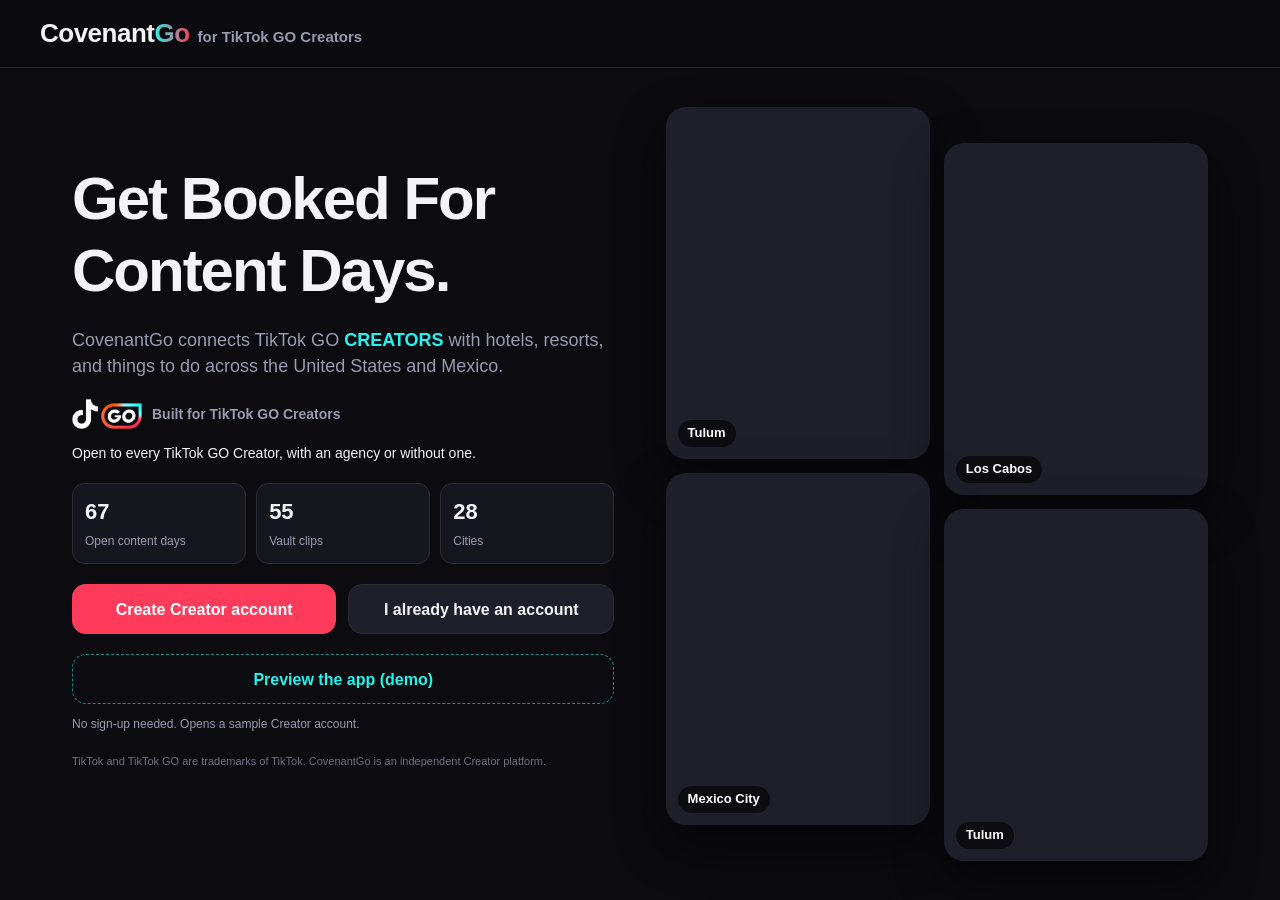
==== index.html @ bf3b5d7c "TikTok GO wordmark above search; photos and polished cards for MVP demo - Official full-color TikTok" ====
<!doctype html>
<html lang="en">
<head>
  <meta charset="utf-8" />
  <meta name="viewport" content="width=device-width, initial-scale=1, viewport-fit=cover" />
  <title>CovenantGo</title>
  <meta name="description" content="CovenantGo connects Creators with TikTok GO hospitality partners for content days." />
  <meta name="theme-color" content="#0b0b10" />

  <!-- iPhone "Add to Home Screen" support -->
  <meta name="apple-mobile-web-app-capable" content="yes" />
  <meta name="mobile-web-app-capable" content="yes" />
  <meta name="apple-mobile-web-app-status-bar-style" content="black-translucent" />
  <meta name="apple-mobile-web-app-title" content="CovenantGo" />
  <link rel="apple-touch-icon" href="icons/icon-180.png" />
  <link rel="icon" type="image/svg+xml" href="icons/icon.svg" />
  <link rel="manifest" href="manifest.webmanifest" />

  <link rel="stylesheet" href="css/styles.css?v=22" />
  <script>
    // Apply the saved Light/Dark choice before the page draws (avoids a flash).
    (function () {
      var t = 'dark';
      try { t = localStorage.getItem('cg_theme') || 'dark'; } catch (e) {}
      document.documentElement.setAttribute('data-theme', t);
    })();
  </script>
</head>
<body>
  <header class="app-header">
    <a class="brand" id="brand" href="#/discover" aria-label="CovenantGo for TikTok GO Creators, home"></a>
  </header>
  <aside id="adbar" class="adbar" aria-label="Sponsored" hidden></aside>
  <div id="app" aria-live="polite"></div>

  <nav id="tabbar" class="tabbar" hidden>
    <a href="#/discover" data-tab="discover" title="Discover" aria-label="Discover">
      <svg viewBox="0 0 24 24" aria-hidden="true"><circle cx="11" cy="11" r="7"/><path d="m20 20-3.5-3.5"/></svg>
      <span>Discover</span>
    </a>
    <a href="#/my-days" data-tab="my-days" title="Saved" aria-label="Saved">
      <svg viewBox="0 0 24 24" aria-hidden="true"><rect x="3" y="5" width="18" height="16" rx="2"/><path d="M3 10h18M8 3v4M16 3v4"/></svg>
      <span>Saved</span>
    </a>
    <a href="#/rewards" data-tab="rewards" title="Rewards" aria-label="Rewards">
      <svg viewBox="0 0 24 24" aria-hidden="true"><path d="M8 21h8M12 17v4M7 4h10v5a5 5 0 0 1-10 0V4z"/><path d="M17 5h3v2a3 3 0 0 1-3 3M7 5H4v2a3 3 0 0 0 3 3"/></svg>
      <span>Rewards</span>
    </a>
    <a href="#/profile" data-tab="profile" title="Profile" aria-label="Profile">
      <svg viewBox="0 0 24 24" aria-hidden="true"><circle cx="12" cy="8" r="4"/><path d="M4 21c1.5-4 4.5-6 8-6s6.5 2 8 6"/></svg>
      <span>Profile</span>
    </a>
  </nav>

  <script type="module" src="js/app.js?v=22"></script>
</body>
</html>
---- css/styles.css ----
:root {
  --bg: #0b0b10;
  --surface: #16161f;
  --surface-2: #1f1f2b;
  --border: #2b2b3a;
  --text: #f4f4f8;
  --muted: #9a9ab0;
  --pink: #ff3b5c;
  --cyan: #25f4ee;
  --ok: #5cff9d;
  --warn: #ffb547;
  --radius: 16px;
  --safe-top: env(safe-area-inset-top, 0px);
  --safe-bottom: env(safe-area-inset-bottom, 0px);
  --border-strong: var(--border-strong);
  --header-bg: rgba(11,11,16,.92);
  --reward-bg: #2a1f05;
  color-scheme: dark;
}

/* Light theme: chosen in Profile → Appearance, or "Match device" on a light-mode device */
:root[data-theme="light"] {
  --bg: #f5f5f8;
  --surface: #ffffff;
  --surface-2: #eceef3;
  --border: #dfe1e8;
  --border-strong: #c4c7d2;
  --text: #14141b;
  --muted: #5e6173;
  --pink: #e8264a;
  --cyan: #0a8a87;
  --ok: #138a4b;
  --warn: #a86400;
  --header-bg: rgba(255,255,255,.9);
  --reward-bg: #fff3dc;
  color-scheme: light;
}
@media (prefers-color-scheme: light) {
  :root[data-theme="system"] {
  --bg: #f5f5f8;
  --surface: #ffffff;
  --surface-2: #eceef3;
  --border: #dfe1e8;
  --border-strong: #c4c7d2;
  --text: #14141b;
  --muted: #5e6173;
  --pink: #e8264a;
  --cyan: #0a8a87;
  --ok: #138a4b;
  --warn: #a86400;
  --header-bg: rgba(255,255,255,.9);
  --reward-bg: #fff3dc;
  color-scheme: light;
  }
}

/* TikTok GO mark: white-lettering version on dark, black-lettering on light.
   Marks sitting on photos/dark pills always use the white version. */
.mark-light { display: none !important; }
:root[data-theme="light"] .mark-dark { display: none !important; }
:root[data-theme="light"] .mark-light { display: block !important; }
@media (prefers-color-scheme: light) {
  :root[data-theme="system"] .mark-dark { display: none !important; }
  :root[data-theme="system"] .mark-light { display: block !important; }
}
:root[data-theme] .pill .mark-dark { display: block !important; }
:root[data-theme] .pill .mark-light { display: none !important; }

* { box-sizing: border-box; -webkit-tap-highlight-color: transparent; }
[hidden] { display: none !important; }
html, body { margin: 0; background: var(--bg); color: var(--text); }
body {
  font: 16px/1.45 -apple-system, BlinkMacSystemFont, "SF Pro Text", "Segoe UI", Roboto, sans-serif;
  min-height: 100dvh;
  overflow-x: hidden;
}
a { color: var(--cyan); text-decoration: none; }
h1, h2, h3 { margin: 0; line-height: 1.2; }
button, input, select, textarea { font: inherit; color: inherit; }

#app {
  max-width: 560px;
  margin: 0 auto;
  padding: 16px 16px calc(var(--safe-bottom) + 96px);
}

/* ---------- Shared header (every page) ---------- */
.app-header {
  position: sticky; top: 0; z-index: 20;
  padding: calc(var(--safe-top) + 10px) 16px 10px;
  background: var(--header-bg); backdrop-filter: blur(14px); -webkit-backdrop-filter: blur(14px);
  border-bottom: 1px solid var(--border);
}
.brand { display: flex; flex-wrap: wrap; align-items: baseline; column-gap: 8px; max-width: 528px; margin: 0 auto; color: var(--text); }
.brand .logo { font-size: 22px; }
.brand .logo-img { height: 30px; align-self: center; }
.brand-tag { font-size: 14px; font-weight: 600; color: var(--muted); white-space: nowrap; }

/* ---------- Sponsored ad carousel (under the header) ---------- */
.adbar { max-width: 560px; margin: 0 auto; padding: 12px 16px 0; }
.adbar[hidden] { display: none; }
.ad-track {
  display: grid; grid-auto-flow: column; grid-auto-columns: 100%; column-gap: 12px;
  overflow-x: auto; scroll-snap-type: x mandatory; scrollbar-width: none; border-radius: 16px;
}
.ad-track::-webkit-scrollbar { display: none; }
.ad-slide { scroll-snap-align: start; min-width: 0; }
.ad {
  display: grid; grid-template-columns: 104px minmax(0, 1fr); height: 112px; overflow: hidden;
  color: var(--text); background: var(--surface); border: 1px solid var(--border); border-radius: 16px;
}
.ad-img { background: var(--surface-2) center / cover no-repeat; }
.ad-copy { display: flex; flex-direction: column; justify-content: center; gap: 2px; padding: 10px 12px; min-width: 0; }
.ad-label { font-size: 10px; font-weight: 700; letter-spacing: .08em; text-transform: uppercase; color: var(--warn); white-space: nowrap; overflow: hidden; text-overflow: ellipsis; }
.ad-headline { font-size: 15px; line-height: 1.2; white-space: nowrap; overflow: hidden; text-overflow: ellipsis; }
.ad-body {
  font-size: 12.5px; line-height: 1.3; color: var(--muted);
  display: -webkit-box; -webkit-line-clamp: 2; -webkit-box-orient: vertical; overflow: hidden;
}
.ad-cta { font-size: 12.5px; font-weight: 700; color: var(--cyan); margin-top: 2px; white-space: nowrap; overflow: hidden; text-overflow: ellipsis; }
.ad.house { border-style: dashed; background: linear-gradient(135deg, color-mix(in srgb, var(--cyan) 12%, var(--surface)), color-mix(in srgb, var(--pink) 12%, var(--surface))); }
.house-art { display: grid; place-items: center; background: linear-gradient(135deg, var(--cyan), var(--pink)); }
.house-art span { font-weight: 900; font-size: 22px; letter-spacing: .05em; color: #0b0b10; }
.ad.house .ad-label { color: var(--cyan); }
.ad.house .ad-cta { color: var(--text); }
.ad-dots { display: flex; justify-content: center; gap: 6px; padding: 8px 0 0; }
.ad-dots button { width: 6px; height: 6px; padding: 0; border: 0; border-radius: 999px; background: var(--border); cursor: pointer; transition: width .2s ease, background .2s ease; }
.ad-dots button.active { width: 18px; background: var(--text); }

/* ---------- Brand ---------- */
.logo { font-weight: 800; font-size: 28px; letter-spacing: -0.5px; }
.logo .go {
  background: linear-gradient(90deg, var(--cyan), var(--pink));
  -webkit-background-clip: text; background-clip: text; color: transparent;
}
.logo-img { display: block; height: 40px; width: auto; max-width: 70%; }
.hero-logo.logo-img { height: 72px; }
.accent { color: var(--cyan); }

/* ---------- TikTok GO brand marks ---------- */
.built-for { display: flex; align-items: center; gap: 10px; color: var(--muted); font-size: 14px; font-weight: 600; }
.built-for img { height: 30px; width: auto; }
.go-mark { height: 16px; width: auto; display: block; }
.pill.go { display: inline-flex; align-items: center; gap: 6px; padding: 5px 10px; }
.go-inline { display: inline-flex; align-items: center; gap: 6px; flex-wrap: wrap; }
.go-inline .go-mark { height: 15px; }
.trademark { font-size: 11px !important; color: var(--muted); opacity: .7; text-align: center; }

/* ---------- Welcome ---------- */
.hero { min-height: 74dvh; display: flex; flex-direction: column; justify-content: center; gap: 20px; }
/* Phone: title stays on one line, sized to the screen width (fitHeroTitle() fine-tunes). */
.hero h1 { font-size: calc((100vw - 32px) / 14.4); letter-spacing: -0.5px; white-space: nowrap; }
.hero p { color: var(--muted); font-size: 18px; margin: 0; }
.hero-stats { display: grid; grid-template-columns: repeat(3, 1fr); gap: 10px; }
.hero-stats div { background: var(--surface); border: 1px solid var(--border); border-radius: 12px; padding: 12px; }
.hero-stats b { display: block; font-size: 22px; }
.hero-stats span { color: var(--muted); font-size: 12px; }

/* ---------- Buttons & forms ---------- */
.btn {
  display: inline-flex; align-items: center; justify-content: center; gap: 8px;
  min-height: 50px; padding: 0 20px; border-radius: 14px; border: 0;
  font-weight: 700; cursor: pointer; width: 100%;
  background: var(--pink); color: #fff;
}
.btn.secondary { background: var(--surface-2); color: var(--text); border: 1px solid var(--border); }
.btn.ghost { background: transparent; color: var(--muted); min-height: 40px; }
.btn:disabled { opacity: .5; cursor: not-allowed; }
.stack { display: flex; flex-direction: column; gap: 12px; }

.field { display: flex; flex-direction: column; gap: 6px; }
.field label { font-size: 13px; color: var(--muted); font-weight: 600; }
.input, select.input, textarea.input {
  width: 100%; min-height: 48px; padding: 12px 14px; border-radius: 12px;
  background: var(--surface); border: 1px solid var(--border); outline: none;
  font-size: 16px; /* prevents iOS zoom on focus */
}
.input:focus { border-color: var(--cyan); }
select.input { appearance: none; background-image: linear-gradient(45deg, transparent 50%, var(--muted) 50%), linear-gradient(135deg, var(--muted) 50%, transparent 50%); background-position: calc(100% - 20px) 21px, calc(100% - 15px) 21px; background-size: 5px 5px; background-repeat: no-repeat; padding-right: 36px; }
.row { display: grid; grid-template-columns: 1fr 1fr; gap: 10px; }
.error { color: var(--pink); font-size: 14px; min-height: 1em; }
.section-title { font-size: 13px; text-transform: uppercase; letter-spacing: .08em; color: var(--muted); margin: 18px 0 8px; }

.platform-row {
  display: grid; grid-template-columns: 96px 1fr 92px; gap: 8px; align-items: center;
  background: var(--surface); border: 1px solid var(--border); border-radius: 12px; padding: 6px 6px 6px 12px;
}
.platform-row .name { font-weight: 600; font-size: 14px; }
.platform-row .input { min-height: 40px; padding: 8px 10px; background: var(--surface-2); }

/* ---------- Page header ---------- */
.page-head { display: flex; align-items: center; justify-content: space-between; margin-bottom: 14px; }
.page-head h1 { font-size: 26px; }
.back { display: inline-flex; align-items: center; gap: 6px; color: var(--muted); margin-bottom: 12px; font-weight: 600; }

/* ---------- Filters ---------- */
.search { position: relative; }
.search .input { padding-left: 42px; }
.search svg { position: absolute; left: 14px; top: 14px; width: 20px; height: 20px; stroke: var(--muted); fill: none; stroke-width: 2; }
.filters { display: grid; grid-template-columns: repeat(3, minmax(0, 1fr)); gap: 8px; margin: 10px 0; }
.chips { display: flex; gap: 8px; overflow-x: auto; padding: 4px 0 8px; scrollbar-width: none; }
.chips::-webkit-scrollbar { display: none; }
.chip {
  flex: none; padding: 8px 14px; border-radius: 999px; border: 1px solid var(--border);
  background: var(--surface); color: var(--muted); font-size: 14px; font-weight: 600; cursor: pointer;
}
.chip.active { background: var(--text); color: var(--bg); border-color: var(--text); }
.result-count { color: var(--muted); font-size: 13px; margin: 6px 0 10px; display: flex; justify-content: space-between; }
.result-count button { background: none; border: 0; color: var(--cyan); padding: 0; cursor: pointer; font-size: 13px; }

/* ---------- Cards ---------- */
.cards { display: flex; flex-direction: column; gap: 12px; }
.card {
  display: block; color: inherit; background: var(--surface); border: 1px solid var(--border);
  border-radius: var(--radius); overflow: hidden;
}
.card-banner {
  height: 92px; position: relative; padding: 12px;
  display: flex; align-items: flex-start; justify-content: space-between;
}
.card-banner .date-badge {
  background: rgba(0,0,0,.55); backdrop-filter: blur(6px); border-radius: 10px;
  padding: 6px 10px; text-align: center; line-height: 1.1;
}
.date-badge b { display: block; font-size: 20px; }
.date-badge span { font-size: 11px; text-transform: uppercase; letter-spacing: .06em; }
.pill { font-size: 12px; font-weight: 700; padding: 4px 10px; border-radius: 999px; background: rgba(0,0,0,.55); }
.pill { color: #fff; }
.pill.go { color: #25f4ee; }
.pill.featured { background: #ffb547; color: #1a1205; letter-spacing: .02em; }
.pill-stack { display: flex; flex-direction: column; align-items: flex-end; gap: 6px; }

/* Featured (paid) listings show a partner photo and a taller banner */
.card-banner.has-photo, .detail-banner.has-photo { background-size: cover; background-position: center; }
.card-banner.has-photo { height: 150px; }
.detail-banner.has-photo { height: 240px; }
.card-body { padding: 12px 14px 14px; }
.card-body h3 { font-size: 17px; margin-bottom: 2px; }
.card-meta { color: var(--muted); font-size: 14px; }
.card-foot { display: flex; justify-content: space-between; align-items: center; margin-top: 10px; font-size: 13px; }
.spots { font-weight: 700; }
.spots.low { color: var(--warn); }
.spots.full { color: var(--pink); }
.icons { display: flex; gap: 4px; }
.icons span { font-size: 11px; font-weight: 700; padding: 3px 7px; border-radius: 6px; background: var(--surface-2); color: var(--muted); }


/* ---------- Expedia-style search (Discover) ---------- */
.cat-tabs { display: flex; gap: 4px; border-bottom: 1px solid var(--border); margin-bottom: 14px; overflow-x: auto; scrollbar-width: none; }
.cat-tabs::-webkit-scrollbar { display: none; }
.cat-tabs button {
  flex: 1 0 auto; display: flex; flex-direction: column; align-items: center; gap: 4px;
  padding: 8px 12px 10px; border: 0; background: none; color: var(--muted); font-weight: 700; font-size: 13px;
  border-bottom: 3px solid transparent; margin-bottom: -1px; cursor: pointer; white-space: nowrap;
}
.cat-tabs svg { width: 24px; height: 24px; fill: none; stroke: currentColor; stroke-width: 1.8; stroke-linecap: round; stroke-linejoin: round; }
.cat-tabs button.active { color: var(--text); border-bottom-color: var(--pink); }
.cat-tabs button.active svg { stroke: var(--pink); }

.search-card {
  display: grid; gap: 10px; padding: 12px; margin: 4px 0 14px;
  background: var(--surface); border: 1px solid var(--border); border-radius: 18px;
  box-shadow: 0 8px 24px rgba(0,0,0,.18);
}
.sfield {
  position: relative; display: grid; grid-template-columns: 22px minmax(0, 1fr) auto; grid-template-rows: auto auto;
  column-gap: 10px; align-items: center; padding: 8px 12px; min-height: 58px;
  border: 1px solid var(--border); border-radius: 12px; background: var(--bg);
}
.sfield:focus-within { border-color: var(--cyan); box-shadow: 0 0 0 1px var(--cyan); }
.sfield > svg { grid-row: 1 / 3; width: 22px; height: 22px; fill: none; stroke: var(--muted); stroke-width: 1.8; stroke-linecap: round; stroke-linejoin: round; }
.sfield label { grid-column: 2; font-size: 12px; font-weight: 600; color: var(--muted); line-height: 1.2; }
.sfield input, .sfield select {
  grid-column: 2; width: 100%; border: 0; outline: none; background: none; padding: 2px 0 0;
  font-size: 16px; font-weight: 600; color: var(--text); appearance: none; -webkit-appearance: none; min-width: 0;
}
.sfield select { cursor: pointer; }
.sfield input::placeholder { color: var(--muted); font-weight: 500; }
.sfield-clear { grid-column: 3; grid-row: 1 / 3; width: 28px; height: 28px; border-radius: 50%; border: 0; background: var(--surface-2); color: var(--muted); font-size: 18px; line-height: 1; cursor: pointer; }
.search-btn { min-height: 52px; gap: 8px; }
.search-btn svg { width: 20px; height: 20px; fill: none; stroke: currentColor; stroke-width: 2.4; stroke-linecap: round; }

.suggest {
  position: absolute; z-index: 30; left: -1px; right: -1px; top: calc(100% + 6px); margin: 0; padding: 6px; list-style: none;
  background: var(--surface); border: 1px solid var(--border); border-radius: 14px; box-shadow: 0 16px 40px rgba(0,0,0,.35);
  max-height: 340px; overflow-y: auto;
}
.suggest li[data-i] { display: flex; gap: 10px; align-items: center; padding: 9px 10px; border-radius: 10px; cursor: pointer; }
.suggest li[data-i]:hover, .suggest li.hl { background: var(--surface-2); }
.suggest b { display: block; font-size: 15px; }
.suggest small { display: block; font-size: 12.5px; color: var(--muted); }
.suggest-icon { flex: none; width: 34px; height: 34px; border-radius: 10px; background: var(--surface-2); display: grid; place-items: center; }
.suggest-icon svg { width: 18px; height: 18px; fill: none; stroke: var(--muted); stroke-width: 1.8; stroke-linecap: round; stroke-linejoin: round; }
.suggest-head { padding: 8px 10px 4px; font-size: 12px; font-weight: 700; text-transform: uppercase; letter-spacing: .06em; color: var(--muted); }

/* ---------- Content Days / Footage Vault switch ---------- */
.segmented {
  display: grid; grid-template-columns: 1fr 1fr; gap: 4px; padding: 4px; margin-bottom: 12px;
  background: var(--surface); border: 1px solid var(--border); border-radius: 14px;
}
.segmented a { text-align: center; padding: 10px 6px; border-radius: 10px; color: var(--muted); font-weight: 700; font-size: 15px; }
.segmented a.active { background: var(--text); color: var(--bg); }
.mode-intro { color: var(--muted); font-size: 14px; margin: 0 0 12px; }

/* ---------- Footage Vault ---------- */
.clip-grid { display: grid; grid-template-columns: repeat(2, minmax(0, 1fr)); gap: 12px; }
.clip { display: block; color: inherit; }
.clip-thumb, .clip-hero {
  position: relative; aspect-ratio: 9 / 16; border-radius: 14px; overflow: hidden;
  background: var(--surface-2) center / cover no-repeat;
}
.clip-hero { max-width: 340px; margin: 0 auto 14px; border-radius: var(--radius); }
.clip-thumb::after, .clip-hero::after {
  content: ""; position: absolute; inset: 0; background: linear-gradient(180deg, rgba(0,0,0,.25), transparent 30%, transparent 65%, rgba(0,0,0,.6));
}
.clip-badge, .clip-duration {
  position: absolute; z-index: 1; font-size: 11px; font-weight: 700; padding: 3px 8px; border-radius: 999px; background: rgba(0,0,0,.6);
}
.clip-badge { top: 8px; left: 8px; }
.clip-duration { bottom: 8px; right: 8px; }
.clip-play {
  position: absolute; z-index: 1; inset: 0; margin: auto; width: 42px; height: 42px; border-radius: 50%;
  background: rgba(255,255,255,.22); backdrop-filter: blur(6px); display: grid; place-items: center;
}
.clip-play.big { width: 64px; height: 64px; }
.clip-play svg { width: 55%; height: 55%; fill: #fff; margin-left: 8%; }
.clip-body { padding: 8px 2px 0; }
.clip-body h3 { font-size: 15px; margin-bottom: 2px; }
.clip-body .card-meta { font-size: 13px; }
.clip-title { font-size: 24px; margin-bottom: 4px; }
.notice.usage { display: flex; align-items: center; gap: 10px; color: var(--text); }
.notice.usage .go-mark { flex: none; }

/* ---------- Sign-up extras ---------- */
.optional { font-weight: 500; color: var(--muted); text-transform: none; letter-spacing: 0; }
.check { display: flex; gap: 10px; align-items: flex-start; font-size: 14px; color: var(--muted); padding: 4px 2px; }
.check input { width: 20px; height: 20px; margin: 1px 0 0; accent-color: var(--pink); flex: none; }
.open-to-all { font-size: 14px !important; color: var(--text) !important; margin: -6px 0 0 !important; }
.recruit-card {
  margin-top: 12px; padding: 14px; border-radius: 14px;
  background: linear-gradient(135deg, color-mix(in srgb, var(--cyan) 18%, var(--surface)), color-mix(in srgb, var(--pink) 18%, var(--surface)));
  border: 1px solid var(--border);
}
.recruit-card p { margin: 4px 0 0; font-size: 14px; color: var(--muted); }

/* ---------- Rewards ---------- */
.reward-card {
  display: flex; flex-direction: column; gap: 8px; color: inherit; padding: 16px; border-radius: var(--radius);
  background: linear-gradient(135deg, var(--reward-bg), var(--surface) 60%); border: 1px solid color-mix(in srgb, var(--warn) 45%, var(--border));
}
.reward-head { display: flex; gap: 12px; align-items: center; }
.reward-head b { font-size: 17px; }
.trophy { font-size: 30px; line-height: 1; }
.goal { display: flex; justify-content: space-between; font-size: 14px; margin-top: 4px; }
.bar { height: 8px; border-radius: 999px; background: var(--surface-2); overflow: hidden; }
.bar span { display: block; height: 100%; border-radius: inherit; background: linear-gradient(90deg, var(--warn), var(--pink)); }
.link-form { display: flex; flex-direction: column; gap: 6px; margin-top: 4px; }
.link-form label { font-size: 13px; color: var(--muted); font-weight: 600; }
.link-row { display: grid; grid-template-columns: 1fr auto; gap: 8px; }
.link-row .btn { width: auto; min-height: 48px; padding: 0 16px; }
.list.links a { display: block; font-size: 13px; overflow-wrap: anywhere; margin-top: 4px; }

/* ---------- Detail ---------- */
.detail-banner { height: 170px; border-radius: var(--radius); padding: 16px; display: flex; flex-direction: column; justify-content: flex-end; margin-bottom: 16px; }
.detail-banner h1 { font-size: 26px; text-shadow: 0 2px 12px rgba(0,0,0,.5); }
.detail-banner p { margin: 4px 0 0; font-weight: 600; text-shadow: 0 2px 12px rgba(0,0,0,.5); }
.facts { display: grid; grid-template-columns: repeat(2, 1fr); gap: 8px; }
.fact { background: var(--surface); border: 1px solid var(--border); border-radius: 12px; padding: 10px 12px; }
.fact span { display: block; font-size: 12px; color: var(--muted); }
.fact b { font-size: 16px; }
.list { margin: 0; padding: 0; list-style: none; display: flex; flex-direction: column; gap: 6px; }
.list li { background: var(--surface); border: 1px solid var(--border); border-radius: 10px; padding: 10px 12px; font-size: 15px; }
.sticky-cta {
  position: fixed; left: 0; right: 0; bottom: calc(var(--safe-bottom) + 66px);
  padding: 10px 16px; background: linear-gradient(transparent, var(--bg) 35%);
}
.sticky-cta > div { max-width: 528px; margin: 0 auto; }
.notice { background: var(--surface-2); border: 1px solid var(--border); border-radius: 12px; padding: 12px; font-size: 14px; color: var(--muted); }
.notice.ok { border-color: color-mix(in srgb, var(--ok) 40%, transparent); color: var(--ok); }

/* ---------- Profile ---------- */
.profile-head { display: flex; gap: 14px; align-items: center; margin-bottom: 8px; }
.avatar {
  width: 64px; height: 64px; border-radius: 50%; display: grid; place-items: center;
  font-weight: 800; font-size: 24px; background: linear-gradient(135deg, var(--cyan), var(--pink)); color: #0b0b10;
}
.empty { text-align: center; color: var(--muted); padding: 40px 12px; }
.empty .btn { margin-top: 16px; }
.status { font-size: 12px; font-weight: 700; padding: 3px 9px; border-radius: 999px; background: var(--surface-2); color: var(--warn); text-transform: capitalize; }
.demo-banner { font-size: 12px; color: var(--muted); text-align: center; margin-top: 24px; }

/* ---------- Tab bar ---------- */
.tabbar {
  position: fixed; left: 0; right: 0; bottom: 0; z-index: 10;
  display: flex; justify-content: space-around;
  padding: 8px 8px calc(var(--safe-bottom) + 8px);
  background: var(--header-bg); backdrop-filter: blur(14px);
  border-top: 1px solid var(--border);
}
.tabbar[hidden] { display: none; }
.tabbar a { flex: 1; display: flex; flex-direction: column; align-items: center; gap: 2px; color: var(--muted); font-size: 11px; font-weight: 600; padding: 4px 0; }
.tabbar svg { width: 24px; height: 24px; fill: none; stroke: currentColor; stroke-width: 2; stroke-linecap: round; stroke-linejoin: round; }
.tabbar a.active { color: var(--text); }
.tabbar a.active svg { stroke: var(--pink); }

.loading { color: var(--muted); text-align: center; padding: 40px 0; }

/* ---------- Layout wrappers (phone: simple stack, same order as before) ---------- */
.hero-copy { display: flex; flex-direction: column; gap: 20px; }
.hero-art { display: none; }
.d-side .facts + .sticky-cta { margin-top: 0; }
.btn.demo { background: transparent; color: var(--cyan); border: 1px dashed color-mix(in srgb, var(--cyan) 55%, transparent); }
.demo-note { font-size: 12px !important; color: var(--muted); text-align: center; margin: -8px 0 0 !important; }

/* =====================================================================
   Desktop / laptop (760px and up, covers Windows display scaling). The phone layout above is untouched.
   ===================================================================== */
@media (min-width: 760px) {
  #app { max-width: 1200px; padding: 28px 32px 64px; }
  #app[data-layout="narrow"] { max-width: 600px; }
  #app[data-layout="medium"] { max-width: 780px; }

  /* Header: brand left, tab bar becomes a top menu on the right */
  .app-header { height: 68px; padding: 0 32px; display: flex; align-items: center; }
  .brand { max-width: 1200px; width: 100%; }
  .brand .logo { font-size: 26px; }
  .brand-tag { font-size: 15px; }
  .tabbar {
    top: 0; bottom: auto; left: auto; height: 68px; z-index: 21;
    right: max(32px, calc((100vw - 1200px) / 2));
    padding: 0; gap: 4px; align-items: center;
    background: transparent; backdrop-filter: none; border-top: 0;
  }
  .tabbar a { flex: none; flex-direction: row; gap: 8px; font-size: 15px; padding: 10px 14px; border-radius: 10px; }
  .tabbar a:hover { background: var(--surface); color: var(--text); }
  .tabbar a.active { background: var(--surface-2); }
  .tabbar svg { width: 20px; height: 20px; }

  /* Search card: one row, like Expedia */
  .cat-tabs { justify-content: flex-start; }
  .cat-tabs button { flex: none; flex-direction: row; gap: 8px; font-size: 15px; padding: 10px 18px 12px; }
  .search-card { grid-template-columns: minmax(0, 2fr) minmax(0, 1fr) minmax(0, 1.2fr) auto; align-items: stretch; padding: 10px; }
  .search-card.is-vault { grid-template-columns: minmax(0, 1fr) auto; }
  .search-btn { width: auto; padding: 0 28px; min-height: 0; }

  /* Sponsored carousel: two ads visible, matches page width */
  .adbar { max-width: 1200px; padding: 20px 32px 0; }
  body[data-layout="narrow"] .adbar { max-width: 600px; }
  body[data-layout="medium"] .adbar { max-width: 780px; }
  .ad-track { grid-auto-columns: calc(50% - 8px); column-gap: 16px; }
  body[data-layout="narrow"] .ad-track { grid-auto-columns: 100%; }
  .ad { grid-template-columns: 170px minmax(0, 1fr); height: 140px; transition: border-color .15s ease, transform .15s ease; }
  a.ad:hover { border-color: var(--border-strong); transform: translateY(-2px); }
  .ad-copy { padding: 14px 18px; gap: 4px; }
  .ad-label { font-size: 11px; }
  .ad-headline { font-size: 18px; }
  .ad-body, .ad-cta { font-size: 14px; }

  /* Hover affordances (mouse) */
  .card, .clip-thumb, .reward-card { transition: transform .15s ease, border-color .15s ease, box-shadow .15s ease; }
  .card:hover { transform: translateY(-3px); border-color: var(--border-strong); box-shadow: 0 12px 30px rgba(0,0,0,.35); }
  .clip:hover .clip-thumb { transform: translateY(-3px); box-shadow: 0 12px 30px rgba(0,0,0,.4); }
  .btn { cursor: pointer; transition: filter .15s ease; }
  .btn:hover { filter: brightness(1.08); }
  .chip:hover:not(.active) { color: var(--text); border-color: var(--border-strong); }

  /* Welcome: copy left, partner photo collage right */
  .hero { min-height: calc(100dvh - 160px); display: grid; grid-template-columns: minmax(0, 1fr) minmax(0, 1fr); gap: clamp(28px, 4vw, 56px); align-items: center; }
  .hero h1 { font-size: clamp(42px, 5vw, 60px); letter-spacing: -2px; white-space: normal; }
  .hero-copy .stack { flex-direction: row; }
  .hero-copy .stack .btn { width: auto; flex: 1; }
  .trademark { text-align: left; }
  .demo-note { text-align: left; }
  .hero-art { display: grid; grid-template-columns: 1fr 1fr; gap: 14px; }
  .art-tile {
    position: relative; aspect-ratio: 3 / 4; border-radius: 20px; background: var(--surface-2) center / cover no-repeat;
    box-shadow: 0 20px 50px rgba(0,0,0,.45);
  }
  .art-tile:nth-child(even) { transform: translateY(36px); }
  .art-tile span {
    position: absolute; left: 12px; bottom: 12px; font-size: 13px; font-weight: 700;
    padding: 4px 10px; border-radius: 999px; background: rgba(0,0,0,.6);
  }

  /* Discover: one control row, then a responsive grid */
  .segmented { max-width: 440px; }
  .controls { display: grid; grid-template-columns: minmax(0, 1.2fr) minmax(0, 2fr); gap: 10px; align-items: center; margin-bottom: 4px; }
  .controls .filters { margin: 0; }
  .cards { display: grid; grid-template-columns: repeat(auto-fill, minmax(320px, 1fr)); gap: 18px; align-items: start; }
  .card-banner, .card-banner.has-photo { height: 160px; }
  .clip-grid { grid-template-columns: repeat(auto-fill, minmax(190px, 1fr)); gap: 18px; }
  .empty { grid-column: 1 / -1; }

  /* Detail pages: main column + sticky side panel */
  .detail {
    display: grid; grid-template-columns: minmax(0, 1fr) minmax(300px, 380px); gap: 28px;
    grid-template-areas: "banner side" "about side" "body side"; align-items: start;
  }
  .d-banner { grid-area: banner; }
  .d-side { grid-area: side; position: sticky; top: 92px; display: flex; flex-direction: column; gap: 14px; }
  .d-body { grid-area: body; }
  .d-about { grid-area: about; margin-top: 0; }
  .d-about .section-title { margin-top: 0; }
  .detail-banner { height: 320px; margin-bottom: 0; padding: 24px; }
  .detail-banner.has-photo { height: 380px; }
  .detail-banner h1 { font-size: 38px; }
  .sticky-cta { position: static; padding: 0; background: none; }
  .sticky-cta > div { max-width: none; }
  .d-body .section-title:first-child { margin-top: 0; }

  .clip-detail { grid-template-columns: 360px minmax(0, 1fr); grid-template-areas: "banner side" "banner body"; }
  .clip-detail .d-banner { position: sticky; top: 92px; }
  .clip-detail .d-side { position: static; }
  .clip-hero { max-width: none; margin: 0; }
  .clip-title { font-size: 32px; }

  /* Saved: requests as a grid too */
  .reward-card { max-width: 780px; }
}

/* Small laptops / scaled Windows displays: keep the top menu compact */
@media (min-width: 760px) and (max-width: 1023px) {
  #app { padding: 24px 24px 56px; }
  .adbar { padding: 16px 24px 0; }
  .ad { grid-template-columns: 130px minmax(0, 1fr); height: 128px; }
  .app-header { padding: 0 24px; }
  .tabbar { right: 24px; }
  .tabbar a { padding: 10px; }
  .tabbar a span { display: none; }   /* icons only; labels return at 1024px+ */
  .controls { grid-template-columns: 1fr; }
  .clip-detail { grid-template-columns: 300px minmax(0, 1fr); }
  .hero-copy .stack { flex-direction: column; }
  .search-card:not(.is-vault) { grid-template-columns: 1fr 1fr; }
  .search-card:not(.is-vault) .sfield.where, .search-card:not(.is-vault) .search-btn { grid-column: 1 / -1; }
  .search-card:not(.is-vault) .search-btn { min-height: 50px; }
  .hero-copy .stack .btn { width: 100%; }
}

/* Media areas (photos, colored banners) keep white text in both themes */
.card-banner, .detail-banner, .clip-thumb, .clip-hero, .art-tile { color: #fff; }

/* Appearance picker (Profile) */
.theme-picker { display: grid; grid-template-columns: repeat(3, 1fr); gap: 4px; padding: 4px; background: var(--surface); border: 1px solid var(--border); border-radius: 14px; }
.theme-picker button { border: 0; background: none; color: var(--muted); font-weight: 700; padding: 10px 6px; border-radius: 10px; cursor: pointer; }
.theme-picker button.active { background: var(--text); color: var(--bg); }

/* Followers filter + qualify badge */
.followers-row { align-items: center; }
.chips-label { flex: none; font-size: 12px; font-weight: 700; text-transform: uppercase; letter-spacing: .06em; color: var(--muted); padding-right: 2px; }
.qualify { font-size: 13px; font-weight: 700; }
.qualify.yes { color: var(--ok); }
.qualify.no { color: var(--muted); font-weight: 600; }
.city-other { margin-top: 8px; }

/* Content day: About the partner (first) and What you'll do */
.d-about { margin: 4px 0 6px; }
.partner-card { background: var(--surface); border: 1px solid var(--border); border-radius: var(--radius); padding: 14px; }
.partner-head { display: flex; gap: 12px; align-items: center; }
.partner-head b { font-size: 17px; }
.partner-avatar {
  flex: none; width: 56px; height: 56px; border-radius: 14px; display: grid; place-items: center;
  background-size: cover; background-position: center; color: #fff; font-weight: 800; font-size: 18px;
}
.partner-card p { margin: 10px 0 0; color: var(--muted); font-size: 15px; }
.do-list li { position: relative; padding-left: 40px; }
.do-list li::before {
  content: '✓'; position: absolute; left: 12px; top: 50%; transform: translateY(-50%);
  width: 20px; height: 20px; border-radius: 50%; display: grid; place-items: center;
  font-size: 12px; font-weight: 800; color: #fff; background: var(--pink);
}
.custom-note { margin: 8px 2px 0; font-size: 13px; color: var(--muted); font-style: italic; }

/* More TikTok GO branding */
.tt-title { display: flex; align-items: center; gap: 8px; }
.tt-title .go-mark { height: 16px; }
.tt-list li { display: flex; align-items: center; gap: 12px; }
.tt-list li .go-mark { flex: none; height: 18px; }
.clip-tt { position: absolute; z-index: 1; top: 8px; right: 8px; padding: 4px 7px; border-radius: 999px; background: rgba(0,0,0,.6); }
.clip-tt .go-mark { height: 13px; }
/* on the dark clip badge always use the white-lettering mark */
:root[data-theme] .clip-tt .mark-dark { display: block !important; }
:root[data-theme] .clip-tt .mark-light { display: none !important; }
.platform-row .name { display: flex; align-items: center; }
.platform-row .name .go-mark { height: 20px; }
.sr { position: absolute; width: 1px; height: 1px; overflow: hidden; clip: rect(0 0 0 0); white-space: nowrap; }
.goal .go-inline .go-mark { height: 14px; }
.link-form label.go-inline .go-mark { height: 14px; }

/* Colored TikTok GO wordmark above the search box.
   Official full-color file has black lettering, so it sits on a white badge
   to stay readable in dark mode (logo itself is unaltered). */
.search-brand { display: flex; justify-content: center; padding: 4px 0 12px; }
.wordmark-badge {
  display: inline-flex; align-items: center; padding: 10px 18px; border-radius: 14px;
  background: #fff; box-shadow: 0 6px 18px rgba(0,0,0,.25);
}
.wordmark-badge img { display: block; height: 30px; width: auto; }
:root[data-theme="light"] .wordmark-badge { box-shadow: 0 2px 10px rgba(0,0,0,.08); border: 1px solid var(--border); }
@media (min-width: 760px) {
  .search-brand { justify-content: flex-start; }
  .wordmark-badge img { height: 34px; }
}

/* ---------- Polished listing cards (MVP demo) ---------- */
.card-banner.has-photo { height: 176px; }
.card { transition: border-color .15s ease; }
.card.is-featured { border-color: color-mix(in srgb, #ffb547 55%, var(--border)); box-shadow: 0 0 0 1px color-mix(in srgb, #ffb547 30%, transparent); }
.banner-loc {
  position: absolute; left: 12px; bottom: 10px; font-size: 13px; font-weight: 700; color: #fff;
  text-shadow: 0 1px 8px rgba(0,0,0,.6); display: flex; align-items: center; gap: 4px;
}
.banner-loc::before { content: ''; width: 12px; height: 12px; background: currentColor; -webkit-mask: url("data:image/svg+xml,%3Csvg xmlns='http://www.w3.org/2000/svg' viewBox='0 0 24 24'%3E%3Cpath d='M12 2a7 7 0 0 0-7 7c0 5 7 13 7 13s7-8 7-13a7 7 0 0 0-7-7zm0 9.5A2.5 2.5 0 1 1 12 6.5a2.5 2.5 0 0 1 0 5z'/%3E%3C/svg%3E") center / contain no-repeat; mask: url("data:image/svg+xml,%3Csvg xmlns='http://www.w3.org/2000/svg' viewBox='0 0 24 24'%3E%3Cpath d='M12 2a7 7 0 0 0-7 7c0 5 7 13 7 13s7-8 7-13a7 7 0 0 0-7-7zm0 9.5A2.5 2.5 0 1 1 12 6.5a2.5 2.5 0 0 1 0 5z'/%3E%3C/svg%3E") center / contain no-repeat; }
.card-body { padding: 12px 14px 14px; }
.card-kicker { font-size: 11px; font-weight: 700; letter-spacing: .07em; text-transform: uppercase; color: var(--muted); margin-bottom: 3px; }
.card-body h3 { font-size: 18px; letter-spacing: -.2px; }
.card-partner { display: flex; justify-content: space-between; gap: 8px; font-size: 14px; color: var(--muted); margin-top: 2px; }
.card-partner span:first-child { overflow: hidden; text-overflow: ellipsis; white-space: nowrap; }
.rating { flex: none; color: var(--text); font-weight: 700; }
.spots-bar { height: 4px; border-radius: 999px; background: var(--surface-2); overflow: hidden; margin-top: 12px; }
.spots-bar span { display: block; height: 100%; background: linear-gradient(90deg, var(--cyan), var(--pink)); border-radius: inherit; }
.card-foot { margin-top: 8px; }

/* Saved list rows with a photo thumbnail */
.row-card { display: grid; grid-template-columns: 96px minmax(0, 1fr); }
.row-thumb { background-size: cover; background-position: center; min-height: 96px; }
.row-card .card-body { padding: 10px 12px; }
.row-card h3 { font-size: 16px; }
.status { text-transform: capitalize; }
.status-completed, .status-attended { color: var(--ok); }
.status-approved { color: var(--cyan); }

@media (min-width: 760px) {
  .card-banner, .card-banner.has-photo { height: 190px; }
  .empty .btn { width: auto; display: inline-flex; padding: 0 28px; }
}
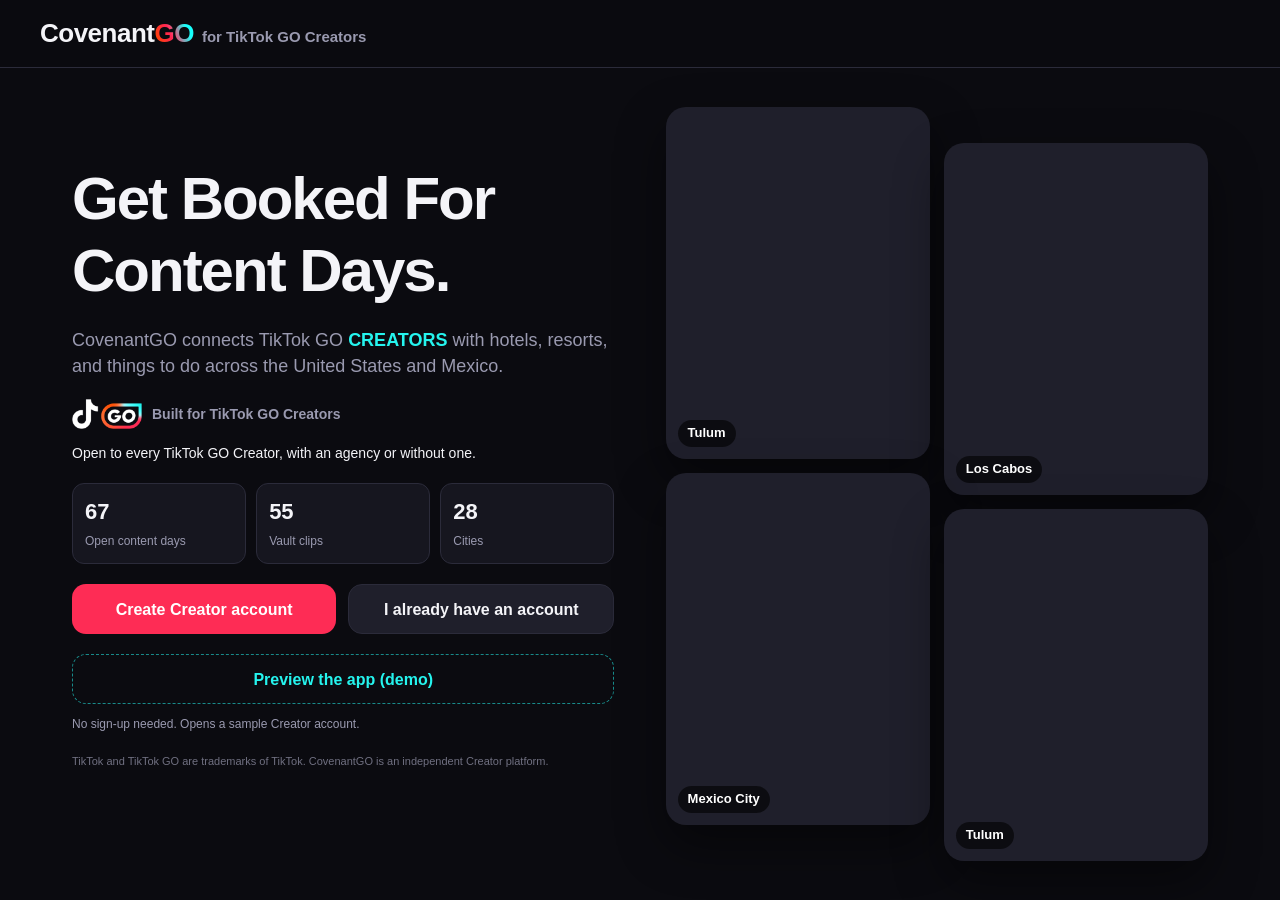
==== commit 3605c2aa: "Brand: CovenantGO; GO colors match TikTok GO logo - Rename CovenantGo -> CovenantGO in header, title" ====
--- a/index.html
+++ b/index.html
@@ -3,20 +3,20 @@
 <head>
   <meta charset="utf-8" />
   <meta name="viewport" content="width=device-width, initial-scale=1, viewport-fit=cover" />
-  <title>CovenantGo</title>
-  <meta name="description" content="CovenantGo connects Creators with TikTok GO hospitality partners for content days." />
+  <title>CovenantGO</title>
+  <meta name="description" content="CovenantGO connects Creators with TikTok GO hospitality partners for content days." />
   <meta name="theme-color" content="#0b0b10" />
 
   <!-- iPhone "Add to Home Screen" support -->
   <meta name="apple-mobile-web-app-capable" content="yes" />
   <meta name="mobile-web-app-capable" content="yes" />
   <meta name="apple-mobile-web-app-status-bar-style" content="black-translucent" />
-  <meta name="apple-mobile-web-app-title" content="CovenantGo" />
+  <meta name="apple-mobile-web-app-title" content="CovenantGO" />
   <link rel="apple-touch-icon" href="icons/icon-180.png" />
   <link rel="icon" type="image/svg+xml" href="icons/icon.svg" />
   <link rel="manifest" href="manifest.webmanifest" />
 
-  <link rel="stylesheet" href="css/styles.css?v=22" />
+  <link rel="stylesheet" href="css/styles.css?v=24" />
   <script>
     // Apply the saved Light/Dark choice before the page draws (avoids a flash).
     (function () {
@@ -28,7 +28,7 @@
 </head>
 <body>
   <header class="app-header">
-    <a class="brand" id="brand" href="#/discover" aria-label="CovenantGo for TikTok GO Creators, home"></a>
+    <a class="brand" id="brand" href="#/discover" aria-label="CovenantGO for TikTok GO Creators, home"></a>
   </header>
   <aside id="adbar" class="adbar" aria-label="Sponsored" hidden></aside>
   <div id="app" aria-live="polite"></div>
@@ -52,6 +52,6 @@
     </a>
   </nav>
 
-  <script type="module" src="js/app.js?v=22"></script>
+  <script type="module" src="js/app.js?v=23"></script>
 </body>
 </html>
--- a/css/styles.css
+++ b/css/styles.css
@@ -5,7 +5,7 @@
   --border: #2b2b3a;
   --text: #f4f4f8;
   --muted: #9a9ab0;
-  --pink: #ff3b5c;
+  --pink: #FE2C55;   /* TikTok red-pink */
   --cyan: #25f4ee;
   --ok: #5cff9d;
   --warn: #ffb547;
@@ -129,9 +129,12 @@
 
 /* ---------- Brand ---------- */
 .logo { font-weight: 800; font-size: 28px; letter-spacing: -0.5px; }
+/* "GO" uses the exact colors sampled from TikTok's GO logo (orange → red-pink → cyan),
+   fixed in both themes so it always matches the official mark. */
 .logo .go {
-  background: linear-gradient(90deg, var(--cyan), var(--pink));
+  background: linear-gradient(65deg, #FE4908 8%, #FE2C55 42%, #2FFAF6 78%);
   -webkit-background-clip: text; background-clip: text; color: transparent;
+  filter: saturate(1.15);
 }
 .logo-img { display: block; height: 40px; width: auto; max-width: 70%; }
 .hero-logo.logo-img { height: 72px; }
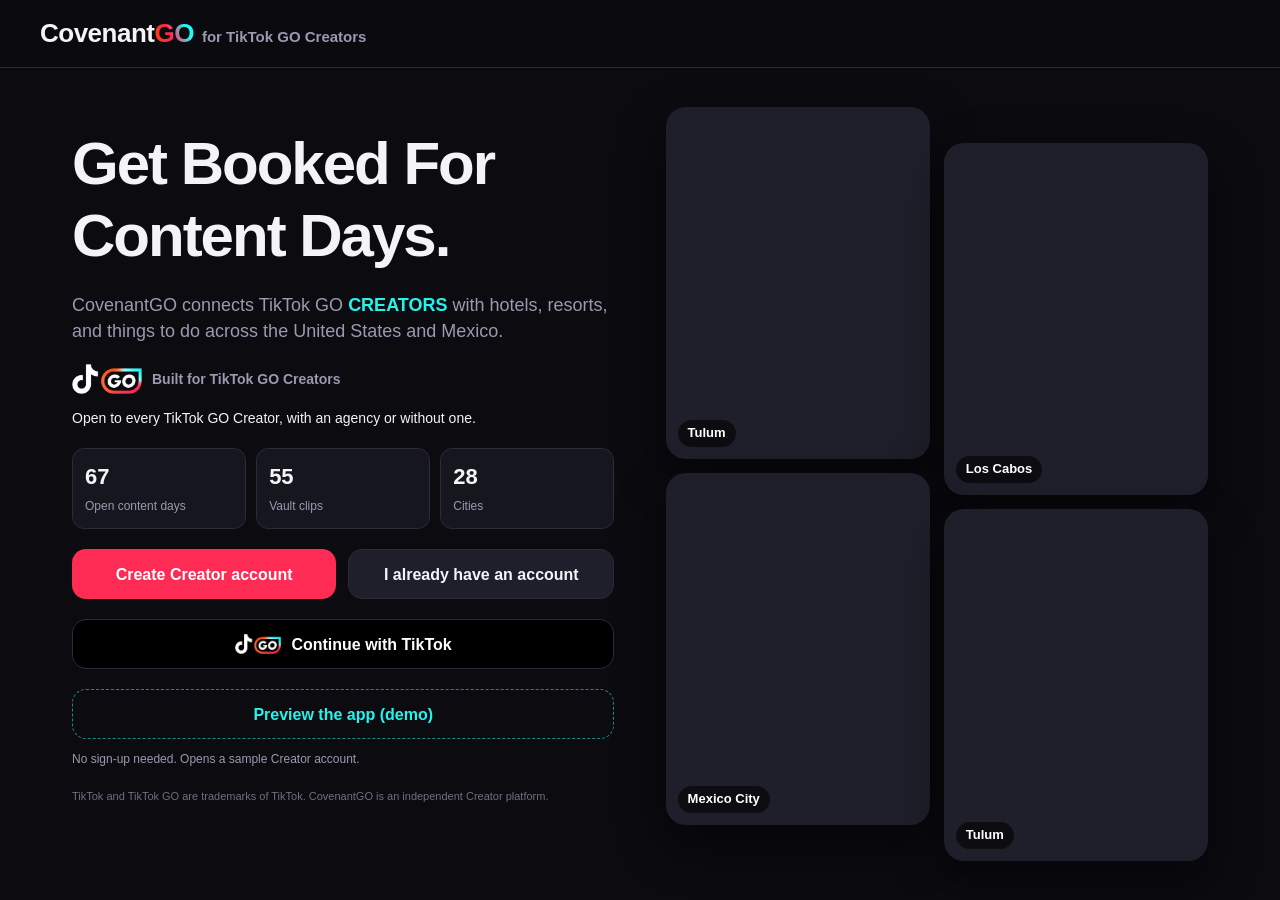
==== commit 4b9b0117: "TikTok sign-in (demo), complete-profile gate, opt-out texts & emails - 'Continue with TikTok' on wel" ====
--- a/index.html
+++ b/index.html
@@ -16,7 +16,7 @@
   <link rel="icon" type="image/svg+xml" href="icons/icon.svg" />
   <link rel="manifest" href="manifest.webmanifest" />
 
-  <link rel="stylesheet" href="css/styles.css?v=24" />
+  <link rel="stylesheet" href="css/styles.css?v=29" />
   <script>
     // Apply the saved Light/Dark choice before the page draws (avoids a flash).
     (function () {
@@ -38,11 +38,23 @@
       <svg viewBox="0 0 24 24" aria-hidden="true"><circle cx="11" cy="11" r="7"/><path d="m20 20-3.5-3.5"/></svg>
       <span>Discover</span>
     </a>
+    <a href="#/showcase" data-tab="showcase" title="Showcase" aria-label="Showcase">
+      <svg viewBox="0 0 24 24" aria-hidden="true"><rect x="5" y="2.5" width="14" height="19" rx="3"/><path d="M10.5 9.5v5l4-2.5z"/></svg>
+      <span>Showcase</span>
+    </a>
+    <a href="#/learn" data-tab="learn" title="Learn" aria-label="Learn">
+      <svg viewBox="0 0 24 24" aria-hidden="true"><path d="M2 9l10-5 10 5-10 5z"/><path d="M6 11v5c0 1.5 2.7 3 6 3s6-1.5 6-3v-5"/><path d="M22 9v6"/></svg>
+      <span>Learn</span>
+    </a>
     <a href="#/my-days" data-tab="my-days" title="Saved" aria-label="Saved">
       <svg viewBox="0 0 24 24" aria-hidden="true"><rect x="3" y="5" width="18" height="16" rx="2"/><path d="M3 10h18M8 3v4M16 3v4"/></svg>
       <span>Saved</span>
     </a>
-    <a href="#/rewards" data-tab="rewards" title="Rewards" aria-label="Rewards">
+    <a href="#/pricing" data-tab="pricing" class="tab-desktop" title="Pricing" aria-label="Pricing">
+      <svg viewBox="0 0 24 24" aria-hidden="true"><path d="M20.6 13.4 13.4 20.6a2 2 0 0 1-2.8 0L3 13V3h10l7.6 7.6a2 2 0 0 1 0 2.8z"/><circle cx="7.5" cy="7.5" r="1.5"/></svg>
+      <span>Pricing</span>
+    </a>
+    <a href="#/rewards" data-tab="rewards" class="tab-desktop" title="Rewards" aria-label="Rewards">
       <svg viewBox="0 0 24 24" aria-hidden="true"><path d="M8 21h8M12 17v4M7 4h10v5a5 5 0 0 1-10 0V4z"/><path d="M17 5h3v2a3 3 0 0 1-3 3M7 5H4v2a3 3 0 0 0 3 3"/></svg>
       <span>Rewards</span>
     </a>
@@ -52,6 +64,6 @@
     </a>
   </nav>
 
-  <script type="module" src="js/app.js?v=23"></script>
+  <script type="module" src="js/app.js?v=29"></script>
 </body>
 </html>
--- a/css/styles.css
+++ b/css/styles.css
@@ -636,3 +636,171 @@
   .card-banner, .card-banner.has-photo { height: 190px; }
   .empty .btn { width: auto; display: inline-flex; padding: 0 28px; }
 }
+
+/* Deliverables: TikTok logo only in the heading; numbered items below */
+.deliv-list { padding: 0; margin: 0; }
+.deliv-list li { display: flex; align-items: center; gap: 12px; }
+.deliv-num {
+  flex: none; width: 24px; height: 24px; border-radius: 50%; display: grid; place-items: center;
+  font-size: 12px; font-weight: 800; color: var(--text);
+  background: var(--surface-2); border: 1px solid var(--border-strong);
+}
+
+/* ---------- Tabs: Pricing & Rewards live in Profile on phones ---------- */
+.tabbar a.tab-desktop { display: none; }
+@media (min-width: 760px) {
+  .tabbar a.tab-desktop { display: flex; }
+  .tabbar a { padding: 10px 12px; font-size: 14px; gap: 6px; }
+}
+/* 7 menu items: icons only until there's room for labels */
+@media (min-width: 760px) and (max-width: 1279px) {
+  .tabbar a span { display: none; }
+  .tabbar a { padding: 10px; }
+}
+
+/* ---------- Shared page header ---------- */
+.page-head.stacked { flex-direction: column; align-items: flex-start; gap: 6px; }
+.page-head.center { align-items: center; text-align: center; }
+.page-sub { margin: 0; color: var(--muted); font-size: 15px; max-width: 640px; }
+
+/* ---------- Profile tiles (Plan / Rewards) ---------- */
+.profile-tiles { display: grid; grid-template-columns: 1fr 1fr; gap: 10px; margin-top: 12px; }
+.ptile { display: flex; flex-direction: column; gap: 2px; padding: 12px 14px; border-radius: 14px; color: var(--text); background: var(--surface); border: 1px solid var(--border); }
+.ptile:first-child { background: linear-gradient(135deg, color-mix(in srgb, var(--pink) 16%, var(--surface)), var(--surface)); }
+.ptile-kicker { font-size: 11px; font-weight: 700; text-transform: uppercase; letter-spacing: .07em; color: var(--muted); }
+.ptile b { font-size: 15px; line-height: 1.25; }
+.ptile-cta { font-size: 13px; font-weight: 700; color: var(--cyan); margin-top: 4px; }
+
+/* ---------- Showcase ---------- */
+.sc-views { position: absolute; z-index: 1; bottom: 8px; left: 8px; font-size: 12px; font-weight: 700; color: #fff; padding: 3px 8px; border-radius: 999px; background: rgba(0,0,0,.6); }
+.sc-creator { display: flex; align-items: center; gap: 8px; margin-bottom: 4px; font-size: 13px; }
+.sc-creator.big { gap: 12px; margin-bottom: 4px; font-size: 15px; }
+.sc-avatar {
+  flex: none; width: 24px; height: 24px; border-radius: 50%; display: grid; place-items: center;
+  font-size: 10px; font-weight: 800; color: #0b0b10; background: linear-gradient(135deg, #2FFAF6, #FE2C55);
+}
+.sc-creator.big .sc-avatar { width: 44px; height: 44px; font-size: 15px; }
+.showcase-grid .clip-body h3 { font-size: 14px; line-height: 1.3; display: -webkit-box; -webkit-line-clamp: 2; -webkit-box-orient: vertical; overflow: hidden; }
+.d-side > .btn { margin-top: 4px; }
+
+/* ---------- Learn ---------- */
+.course-card { display: flex; flex-direction: column; gap: 8px; padding: 16px; border-radius: var(--radius); background: var(--surface); border: 1px solid var(--border); margin-bottom: 4px; }
+.course-top { display: flex; justify-content: space-between; align-items: center; gap: 10px; }
+.course-top b { display: block; font-size: 18px; }
+.course-top .go-mark { height: 22px; }
+.course-kicker { display: block; font-size: 11px; font-weight: 700; letter-spacing: .07em; text-transform: uppercase; color: var(--muted); }
+.course-card .btn { margin-top: 6px; }
+.lesson-list li { padding: 0; }
+.lesson-list a { display: flex; align-items: center; gap: 12px; padding: 12px; color: var(--text); }
+.lesson-check { flex: none; width: 26px; height: 26px; border-radius: 50%; border: 2px solid var(--muted); display: grid; place-items: center; font-size: 13px; font-weight: 800; color: #fff; }
+.lesson-check.done { background: var(--ok); border-color: var(--ok); color: #0b0b10; }
+.lesson-text { flex: 1; min-width: 0; }
+.lesson-text b { display: block; font-size: 15px; }
+.lesson-text small { display: block; font-size: 13px; color: var(--muted); }
+.lesson-go { color: var(--muted); font-size: 22px; }
+.lesson-video {
+  position: relative; aspect-ratio: 16 / 9; border-radius: var(--radius); margin-bottom: 14px; overflow: hidden;
+  background: radial-gradient(circle at 80% 20%, #2FFAF6aa, transparent 55%), radial-gradient(circle at 15% 85%, #FE4908aa, transparent 55%), linear-gradient(135deg, #FE2C55, #1f1f2b);
+}
+.lesson-video-note { position: absolute; left: 0; right: 0; bottom: 12px; text-align: center; font-size: 13px; font-weight: 700; color: #fff; }
+.lesson-actions { display: grid; gap: 10px; margin-top: 16px; }
+
+/* ---------- Pricing ---------- */
+.plans { display: grid; gap: 14px; margin-top: 8px; }
+.plan {
+  position: relative; display: flex; flex-direction: column; gap: 10px; padding: 20px 18px;
+  border-radius: 20px; background: var(--surface); border: 1px solid var(--border);
+}
+.plan.popular { border: 2px solid var(--pink); box-shadow: 0 12px 30px color-mix(in srgb, var(--pink) 18%, transparent); }
+.plan.current { border-color: var(--ok); }
+.plan-flag { position: absolute; top: -12px; left: 18px; padding: 4px 12px; border-radius: 999px; font-size: 12px; font-weight: 800; color: #fff; background: linear-gradient(90deg, #FE4908, #FE2C55); }
+.plan h2 { font-size: 20px; }
+.plan-tagline { margin: 0; color: var(--muted); font-size: 14px; }
+.plan-price b { font-size: 40px; letter-spacing: -1px; }
+.plan-price span { color: var(--muted); font-weight: 600; }
+.plan-features { list-style: none; margin: 0; padding: 0; display: flex; flex-direction: column; gap: 8px; flex: 1; }
+.plan-features li { position: relative; padding-left: 26px; font-size: 15px; }
+.plan-features li::before { content: '✓'; position: absolute; left: 0; top: 0; color: var(--ok); font-weight: 800; }
+
+@media (min-width: 760px) {
+  .plans { grid-template-columns: repeat(3, minmax(0, 1fr)); align-items: stretch; max-width: 1060px; margin: 16px auto 0; }
+  .plan.popular { transform: translateY(-8px); }
+  .profile-tiles { grid-template-columns: 1fr 1fr; }
+  .lesson-actions { grid-template-columns: 1fr 1fr; }
+}
+
+/* ---------- Switch dates at the same partner ---------- */
+.date-picker { margin: 0 0 10px; }
+.dp-label { font-size: 12px; font-weight: 700; letter-spacing: .06em; text-transform: uppercase; color: var(--muted); margin-bottom: 8px; }
+.dp-row { display: flex; gap: 8px; overflow-x: auto; scrollbar-width: none; padding-bottom: 2px; scroll-snap-type: x proximity; }
+.dp-row::-webkit-scrollbar { display: none; }
+.dp {
+  flex: none; width: 112px; scroll-snap-align: start; display: flex; flex-direction: column; gap: 1px;
+  padding: 10px 12px; border-radius: 14px; color: var(--text);
+  background: var(--surface); border: 1px solid var(--border);
+}
+.dp-dow { font-size: 12px; font-weight: 700; color: var(--muted); text-transform: uppercase; letter-spacing: .05em; }
+.dp b { font-size: 17px; }
+.dp-title { font-size: 12px; color: var(--muted); white-space: nowrap; overflow: hidden; text-overflow: ellipsis; }
+.dp.active { border: 2px solid var(--pink); background: color-mix(in srgb, var(--pink) 10%, var(--surface)); padding: 9px 11px; }
+.dp.active .dp-dow { color: var(--pink); }
+a.dp:not(.active):hover { border-color: var(--border-strong); }
+.card-kicker { display: flex; justify-content: space-between; align-items: center; gap: 8px; }
+.more-dates { flex: none; font-size: 11px; letter-spacing: .02em; text-transform: none; color: var(--cyan); font-weight: 700; }
+
+/* ---------- Continue with TikTok ---------- */
+.btn.tiktok-btn { background: #000; color: #fff; border: 1px solid #2b2b3a; gap: 10px; }
+.btn.tiktok-btn img { height: 20px; width: auto; display: block !important; }
+.or-divider { display: flex; align-items: center; gap: 12px; margin: 16px 0 6px; color: var(--muted); font-size: 13px; }
+.or-divider::before, .or-divider::after { content: ''; flex: 1; height: 1px; background: var(--border); }
+.consent { margin: 6px 2px 0; font-size: 11.5px; line-height: 1.45; color: var(--muted); }
+
+/* ---------- Complete-your-profile sheet ---------- */
+body.sheet-open { overflow: hidden; }
+.sheet-backdrop {
+  position: fixed; inset: 0; z-index: 50; display: flex; align-items: flex-end; justify-content: center;
+  background: rgba(0,0,0,.55); backdrop-filter: blur(3px); animation: fade .15s ease;
+}
+.sheet {
+  width: 100%; max-width: 520px; max-height: 92dvh; overflow-y: auto; display: flex; flex-direction: column; gap: 12px;
+  padding: 10px 18px calc(var(--safe-bottom) + 18px); border-radius: 22px 22px 0 0;
+  background: var(--surface); border: 1px solid var(--border); box-shadow: 0 -12px 40px rgba(0,0,0,.4);
+  animation: rise .2s ease;
+}
+.sheet-grab { width: 40px; height: 5px; border-radius: 999px; background: var(--border-strong); margin: 0 auto 4px; }
+.sheet h2 { font-size: 22px; }
+.sheet-sub { margin: 0; color: var(--muted); font-size: 15px; }
+@keyframes fade { from { opacity: 0; } }
+@keyframes rise { from { transform: translateY(40px); opacity: .6; } }
+@media (min-width: 760px) {
+  .sheet-backdrop { align-items: center; }
+  .sheet { border-radius: 22px; padding-bottom: 20px; }
+}
+
+/* ---------- Profile: incomplete banner + notifications ---------- */
+.incomplete-card {
+  margin-top: 12px; padding: 14px; border-radius: 14px; display: flex; flex-direction: column; gap: 6px;
+  background: color-mix(in srgb, var(--warn) 12%, var(--surface)); border: 1px solid color-mix(in srgb, var(--warn) 45%, var(--border));
+}
+.incomplete-card p { margin: 0; font-size: 14px; color: var(--muted); }
+.incomplete-card .btn { margin-top: 4px; min-height: 44px; }
+.notify-card { background: var(--surface); border: 1px solid var(--border); border-radius: var(--radius); padding: 6px 14px 12px; }
+.notify-row { display: flex; align-items: center; justify-content: space-between; gap: 12px; padding: 10px 0; border-bottom: 1px solid var(--border); }
+.notify-row b { display: block; font-size: 15px; }
+.notify-row small { display: block; font-size: 12.5px; color: var(--muted); }
+.notify-sub { font-size: 11px; font-weight: 700; text-transform: uppercase; letter-spacing: .07em; color: var(--muted); padding: 14px 0 2px; }
+.switch { position: relative; flex: none; width: 48px; height: 28px; }
+.switch input { position: absolute; opacity: 0; width: 100%; height: 100%; margin: 0; cursor: pointer; z-index: 1; }
+.switch span { position: absolute; inset: 0; border-radius: 999px; background: var(--border-strong); transition: background .15s ease; }
+.switch span::after { content: ''; position: absolute; top: 3px; left: 3px; width: 22px; height: 22px; border-radius: 50%; background: #fff; transition: transform .15s ease; box-shadow: 0 1px 3px rgba(0,0,0,.3); }
+.switch input:checked + span { background: var(--ok); }
+.switch input:checked + span::after { transform: translateX(20px); }
+.switch input:focus-visible + span { outline: 2px solid var(--cyan); outline-offset: 2px; }
+.notify-preview { margin-top: 10px; }
+.notify-preview summary { cursor: pointer; font-weight: 700; color: var(--cyan); font-size: 14px; padding: 6px 0; }
+.msg { margin-top: 8px; padding: 10px 12px; border-radius: 14px; font-size: 14px; }
+.msg p { margin: 2px 0 0; }
+.msg-ch { font-size: 11px; font-weight: 700; text-transform: uppercase; letter-spacing: .06em; color: var(--muted); }
+.msg.sms { background: color-mix(in srgb, var(--ok) 12%, var(--surface-2)); border-bottom-left-radius: 4px; }
+.msg.email { background: var(--surface-2); }
+.msg.off { opacity: .4; text-decoration: line-through; }
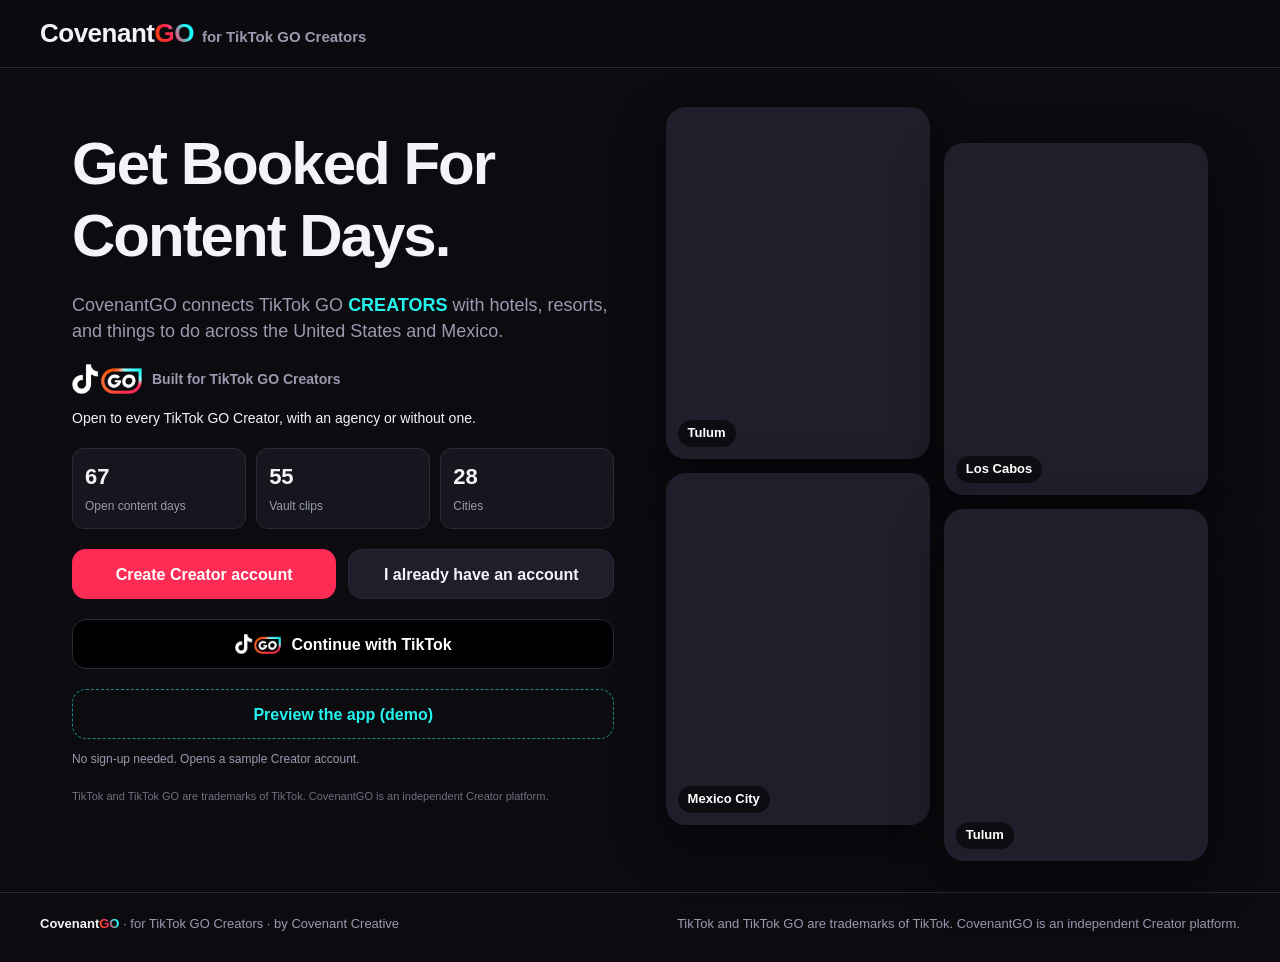
==== commit dba0a2dd: "Layout polish for iPhone and computer iPhone: - Content no longer hides under the pinned Request/Sav" ====
--- a/index.html
+++ b/index.html
@@ -16,7 +16,7 @@
   <link rel="icon" type="image/svg+xml" href="icons/icon.svg" />
   <link rel="manifest" href="manifest.webmanifest" />
 
-  <link rel="stylesheet" href="css/styles.css?v=29" />
+  <link rel="stylesheet" href="css/styles.css?v=32" />
   <script>
     // Apply the saved Light/Dark choice before the page draws (avoids a flash).
     (function () {
@@ -32,6 +32,12 @@
   </header>
   <aside id="adbar" class="adbar" aria-label="Sponsored" hidden></aside>
   <div id="app" aria-live="polite"></div>
+  <footer class="site-footer">
+    <div>
+      <span><b>Covenant<span class="go">GO</span></b> · for TikTok GO Creators · by Covenant Creative</span>
+      <span>TikTok and TikTok GO are trademarks of TikTok. CovenantGO is an independent Creator platform.</span>
+    </div>
+  </footer>
 
   <nav id="tabbar" class="tabbar" hidden>
     <a href="#/discover" data-tab="discover" title="Discover" aria-label="Discover">
@@ -64,6 +70,6 @@
     </a>
   </nav>
 
-  <script type="module" src="js/app.js?v=29"></script>
+  <script type="module" src="js/app.js?v=31"></script>
 </body>
 </html>
--- a/css/styles.css
+++ b/css/styles.css
@@ -804,3 +804,80 @@
 .msg.sms { background: color-mix(in srgb, var(--ok) 12%, var(--surface-2)); border-bottom-left-radius: 4px; }
 .msg.email { background: var(--surface-2); }
 .msg.off { opacity: .4; text-decoration: line-through; }
+
+/* =====================================================================
+   Layout polish pass (iPhone + computer)
+   ===================================================================== */
+
+/* iOS: keep text size stable when rotating; respect notch / rounded corners */
+html { -webkit-text-size-adjust: 100%; text-size-adjust: 100%; }
+.app-header, #app, .adbar {
+  padding-left: max(16px, env(safe-area-inset-left));
+  padding-right: max(16px, env(safe-area-inset-right));
+}
+
+/* Back links: real, easy-to-tap pill buttons */
+.back {
+  display: inline-flex; align-items: center; gap: 4px; min-height: 40px; padding: 0 14px 0 10px;
+  border-radius: 999px; background: var(--surface); border: 1px solid var(--border);
+  color: var(--text); font-size: 14px; margin-bottom: 14px;
+}
+.back:hover { border-color: var(--border-strong); }
+
+/* Search fields: the whole box is the control (bigger tap area) */
+.sfield { position: relative; display: block; min-height: 60px; padding: 0; }
+.sfield > svg { position: absolute; left: 13px; top: 50%; transform: translateY(-50%); pointer-events: none; }
+.sfield label { position: absolute; left: 46px; top: 10px; z-index: 1; pointer-events: none; }
+.sfield input, .sfield select {
+  position: absolute; inset: 0; width: 100%; height: 100%; padding: 27px 40px 9px 46px;
+  border-radius: 12px; font-size: 16px; font-weight: 600;
+}
+.sfield select {
+  background-image: url("data:image/svg+xml,%3Csvg xmlns='http://www.w3.org/2000/svg' viewBox='0 0 24 24' fill='none' stroke='%239a9ab0' stroke-width='2.5' stroke-linecap='round'%3E%3Cpath d='m6 9 6 6 6-6'/%3E%3C/svg%3E");
+  background-repeat: no-repeat; background-position: right 14px center; background-size: 16px;
+}
+.sfield-clear { position: absolute; right: 10px; top: 50%; transform: translateY(-50%); z-index: 2; }
+.sfield .suggest { top: calc(100% + 6px); }
+
+/* Bigger tap targets */
+.result-count button { padding: 10px 4px; margin: -10px -4px; }
+.list.links a { padding: 11px 0 8px; }
+
+@media (max-width: 759px) {
+  /* Leave room above the pinned Request / Save button so nothing hides under it */
+  #app:has(.sticky-cta) { padding-bottom: calc(var(--safe-bottom) + 170px); }
+  .sticky-cta { padding-bottom: 12px; }
+}
+
+/* Footer: computer only (phones have the tab bar) */
+.site-footer { display: none; }
+
+@media (min-width: 760px) {
+  /* Ad banner is always full width, so ads never get squeezed */
+  .adbar,
+  body[data-layout="narrow"] .adbar,
+  body[data-layout="medium"] .adbar { max-width: 1200px; }
+  body[data-layout="narrow"] .ad-track,
+  body[data-layout="medium"] .ad-track { grid-auto-columns: calc(50% - 8px); }
+  .adbar { padding-left: 32px; padding-right: 32px; }
+  #app { padding-left: 32px; padding-right: 32px; }
+  .app-header { padding-left: 32px; padding-right: 32px; }
+
+  /* Larger page titles */
+  .page-head h1 { font-size: 34px; letter-spacing: -.6px; }
+  .page-head.stacked { margin-bottom: 18px; }
+  .page-sub { font-size: 16px; }
+
+  .site-footer {
+    display: block; border-top: 1px solid var(--border); margin-top: 24px;
+    padding: 22px 32px 28px; color: var(--muted); font-size: 13px;
+  }
+  .site-footer > div { max-width: 1200px; margin: 0 auto; display: flex; justify-content: space-between; gap: 16px; flex-wrap: wrap; }
+  .site-footer b { color: var(--text); }
+  .site-footer .go { background: linear-gradient(65deg, #FE4908 8%, #FE2C55 42%, #2FFAF6 78%); -webkit-background-clip: text; background-clip: text; color: transparent; }
+  #app { padding-bottom: 32px; }
+}
+@media (min-width: 760px) and (max-width: 1023px) {
+  .adbar, #app, .app-header { padding-left: 24px; padding-right: 24px; }
+  .site-footer { padding-left: 24px; padding-right: 24px; }
+}
